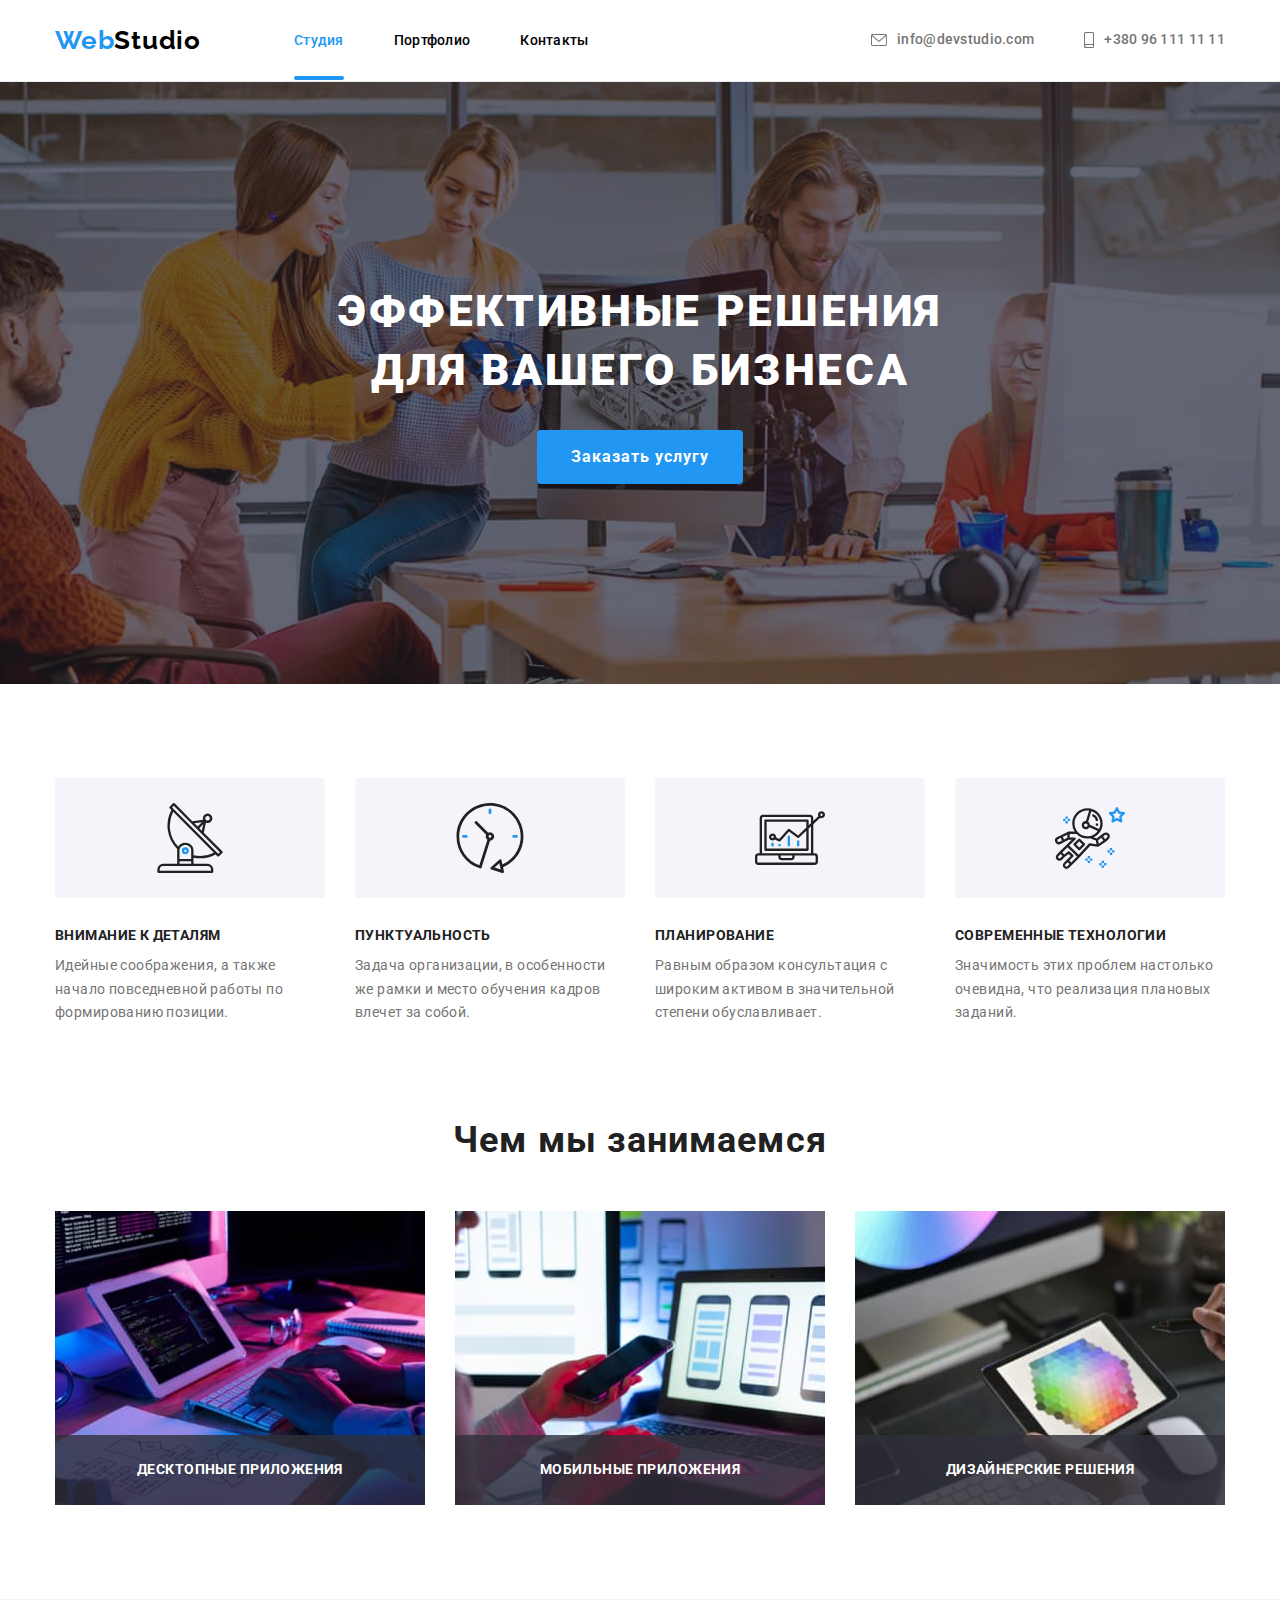
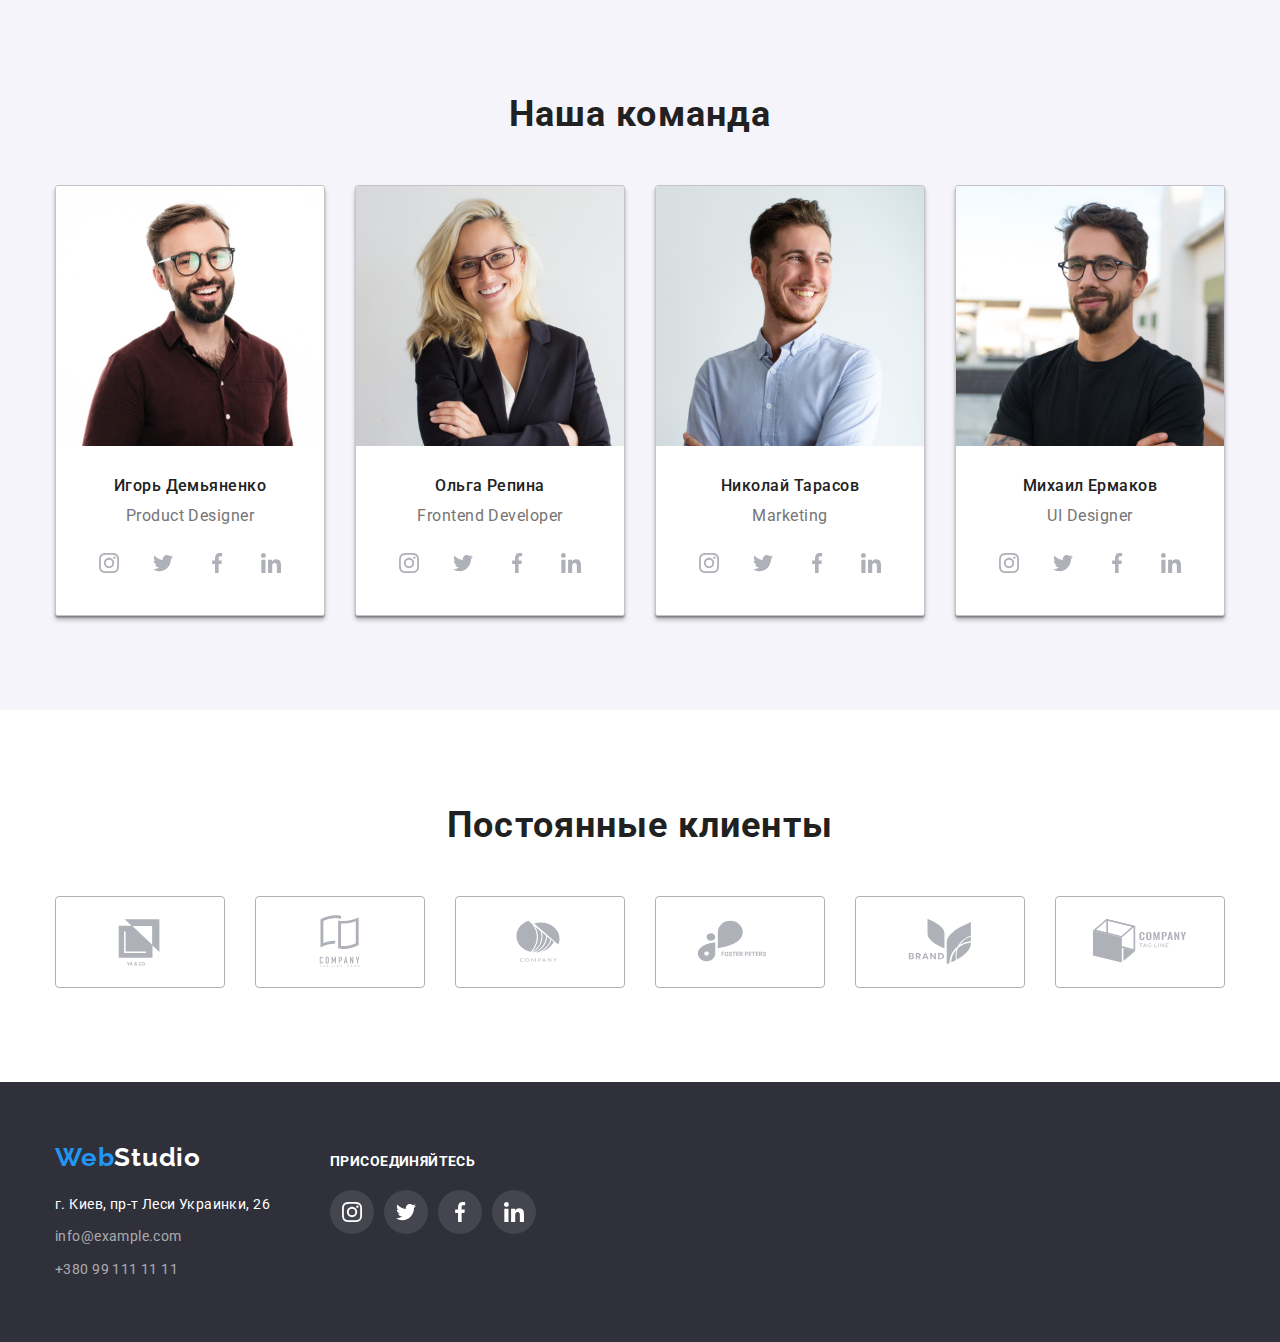
==== index.html @ 20a025dc "Добавляет файлы из пятого домашнего задания." ====
<!-- Разметка основной страницы -->
<!DOCTYPE html>
<html lang="ru">
    <head>
        <meta charset="UTF-8">
        <meta http-equiv="X-UA-Compatible" content="IE=edge">
        <meta name="viewport" content="width=device-width, initial-scale=1.0">
        <title>Document</title>
        <link rel="preconnect" href="https://fonts.googleapis.com">
        <link rel="preconnect" href="https://fonts.gstatic.com" crossorigin>
        <link href="https://fonts.googleapis.com/css2?family=Raleway:wght@700&family=Roboto:wght@400;500;700;900&display=swap"
            rel="stylesheet">
        <link rel="stylesheet" href="https://cdn.jsdelivr.net/npm/modern-normalize@1.1.0/modern-normalize.min.css">
        <link rel="stylesheet" href="./css/styles.css">
    </head>
    <body>

        <!-- Шапка -->
        <header class="page-header">
            <div class="container page-header-container">
                <nav class="page-nav">
                    <a class="logo header-logo link" href="./index.html" lang="en">
                        <span class="span">Web</span>Studio
                    </a>
                    <ul class="menu list">
                        <li class="menu-item">
                            <a class="menu-link link current" href="./index.html">Студия</a>
                        </li>
                        <li class="menu-item">
                            <a class="menu-link link" href="./portfolio.html">Портфолио</a>
                        </li>
                        <li class="menu-item">
                            <a class="menu-link link" href="">Контакты</a>
                        </li>
                    </ul>
                </nav>
                <ul class="contact-list list">
                    <li class="header-contact-list-item">
                        <a class="header-contact-link link" href="mailto:info@devstudio.com">
                            <svg class="header-contact-logo" width="16" height="12">
                                <use href="./images/sprite.svg#icon-envelope"></use>
                            </svg>
                            info@devstudio.com
                        </a>
                    </li>
                    <li class="header-contact-list-item">
                        <a class="header-contact-link link" href="tel:+380961111111">
                            <svg class="header-contact-logo" width="10" height="16">
                                <use href="./images/sprite.svg#icon-smartphone"></use>
                            </svg>
                            +380 96 111 11 11
                        </a>
                    </li>
                </ul>
            </div>
        </header>

        <!-- Уникальный контент -->
        <main>

            <!-- Секция "Герой" -->
            <section class="hero">
                <div class="container hero-container">
                    <h1 class="hero-title">Эффективные решения для вашего бизнеса</h1>
                    <button class="button hero-button" type="button" data-modal-open>Заказать услугу</button>
                </div>
            </section>

            <!-- Секция "Особенности" -->
            <section class="hang">
                <div class="container hang-container">
                    <h2 class="hang-title" hidden>Особенности</h2>
                    <ul class="hang-list list">
                        <li class="hang-item">
                            <div class="hang-item-icon-wrapper">
                                <svg class="hang-item-icon" width="70" height="70">
                                    <use href="./images/sprite.svg#icon-antenna"></use>
                                </svg>
                            </div>
                            <h3 class="hang-title">Внимание к деталям</h3>
                            <p class="hang-text">Идейные соображения, а также начало повседневной работы по формированию позиции.</p>
                        </li class="hang-item">
                        <li class="hang-item">
                            <div class="hang-item-icon-wrapper">
                                <svg class="hang-item-icon" width="70" height="70">
                                    <use href="./images/sprite.svg#icon-clock"></use>
                                </svg>
                            </div>
                            <h3 class="hang-title">Пунктуальность</h3>
                            <p class="hang-text">Задача организации, в особенности же рамки и место обучения кадров влечет за собой.</p>
                        </li>
                        <li class="hang-item">
                            <div class="hang-item-icon-wrapper">
                                <svg class="hang-item-icon" width="70" height="70">
                                    <use href="./images/sprite.svg#icon-diagram"></use>
                                </svg>
                            </div>
                            <h3 class="hang-title">Планирование</h3>
                            <p class="hang-text">Равным образом консультация с широким активом в значительной степени обуславливает.</p>
                        </li>
                        <li class="hang-item">
                            <div class="hang-item-icon-wrapper">
                                <svg class="hang-item-icon" width="70" height="70">
                                    <use href="./images/sprite.svg#icon-astronaut"></use>
                                </svg>
                            </div>
                            <h3 class="hang-title">Современные технологии</h3>
                            <p class="hang-text">Значимость этих проблем настолько очевидна, что реализация плановых заданий.</p>
                        </li>
                    </ul>
                </div>
            </section>

            <!-- Секция "Чем мы занимаемся?" -->
            <section class="occupation">
                <div class="container occupation-container">
                    <h2 class="occupation-title title">Чем мы занимаемся</h2>
                    <ul class="list-img list">
                        <li class="occupation-list-item">
                            <img class="img" src="./images/occupations/occupation-1.jpg" alt="Программист набирает код" width="370"
                                height="294">
                                <p class="occupation-img-text">Десктопные приложения</p>
                        </li>
                        <li class="occupation-list-item">
                            <img class="img" src="./images/occupations/occupation-2.jpg" alt="Разработчик создает веб-интерфейс" width="370"
                                height="294">
                                <p class="occupation-img-text">Мобильные приложения</p>
                        </li>
                        <li class="occupation-list-item">
                            <img class="img" src="./images/occupations/occupation-3.jpg" alt="Дизайнер выбирает цает" width="370"
                                height="294">
                                <p class="occupation-img-text">Дизайнерские решения</p>
                        </li>
                    </ul>
                </div>
            </section>

            <!-- Секция "Наша комнда" -->
            <section class="team">
                <div class="container team-container">
                    <h2 class="team-title title">Наша команда</h2>
                    <ul class="team-list list">
                        <li class="team-list-item">
                            <img class="img" src="./images/team/product-designer-1.jpg" alt="Работник компании" width="270" height="260">
                            <div class="team-card-content-wrapper">
                                <h3 class="list-item-title">Игорь Демьяненко</h3>
                                <p class="list-item-text">Product Designer</p>
                                <ul class="social-list list">
                                    <li class="social-list-item">
                                        <a class="social-list-link team-link" href="">
                                            <svg class="social-list-icon" width="20" height="20">
                                                <use href="./images/sprite.svg#icon-instagram"></use>
                                            </svg>
                                        </a>
                                    <li class="social-list-item">
                                        <a class="social-list-link team-link" href="">
                                            <svg class="social-list-icon" width="20" height="20">
                                                <use href="./images/sprite.svg#icon-twitter"></use>
                                            </svg>
                                        </a>
                                    <li class="social-list-item">
                                        <a class="social-list-link team-link" href="">
                                            <svg class="social-list-icon" width="20" height="20">
                                                <use href="./images/sprite.svg#icon-facebook"></use>
                                            </svg>
                                        </a>
                                    <li class="social-list-item">
                                        <a class="social-list-link team-link" href="">
                                            <svg class="social-list-icon" width="20" height="20">
                                                <use href="./images/sprite.svg#icon-linkedin"></use>
                                            </svg>
                                        </a>
                                    </li>
                                </ul>
                            </div>
                        </li>
                        <li class="team-list-item">
                            <img class="img" src="./images/team/frontend-developer-2.jpg" alt="Работник компании" width="270" height="260">
                            <div class="team-card-content-wrapper">
                                <h3 class="list-item-title">Ольга Репина</h3>
                                <p class="list-item-text">Frontend Developer</p>
                                <ul class="social-list list">
                                    <li class="social-list-item">
                                        <a class="social-list-link team-link" href="">
                                            <svg class="social-list-icon" width="20" height="20">
                                                <use href="./images/sprite.svg#icon-instagram"></use>
                                            </svg>
                                        </a>
                                    <li class="social-list-item">
                                        <a class="social-list-link team-link" href="">
                                            <svg class="social-list-icon" width="20" height="20">
                                                <use href="./images/sprite.svg#icon-twitter"></use>
                                            </svg>
                                        </a>
                                    <li class="social-list-item">
                                        <a class="social-list-link team-link" href="">
                                            <svg class="social-list-icon" width="20" height="20">
                                                <use href="./images/sprite.svg#icon-facebook"></use>
                                            </svg>
                                        </a>
                                    <li class="social-list-item">
                                        <a class="social-list-link team-link" href="">
                                            <svg class="social-list-icon" width="20" height="20">
                                                <use href="./images/sprite.svg#icon-linkedin"></use>
                                            </svg>
                                        </a>
                                    </li>
                                </ul>
                            </div>
                        </li>
                        <li class="team-list-item">
                            <img class="img" src="./images/team/marketing-3.jpg" alt="Работник компании" width="270" height="260">
                            <div class="team-card-content-wrapper">
                                <h3 class="list-item-title">Николай Тарасов</h3>
                                <p class="list-item-text">Marketing</p>
                                <ul class="social-list list">
                                    <li class="social-list-item">
                                        <a class="social-list-link team-link" href="">
                                            <svg class="social-list-icon" width="20" height="20">
                                                <use href="./images/sprite.svg#icon-instagram"></use>
                                            </svg>
                                        </a>
                                    <li class="social-list-item">
                                        <a class="social-list-link team-link" href="">
                                            <svg class="social-list-icon" width="20" height="20">
                                                <use href="./images/sprite.svg#icon-twitter"></use>
                                            </svg>
                                        </a>
                                    <li class="social-list-item">
                                        <a class="social-list-link team-link" href="">
                                            <svg class="social-list-icon" width="20" height="20">
                                                <use href="./images/sprite.svg#icon-facebook"></use>
                                            </svg>
                                        </a>
                                    <li class="social-list-item">
                                        <a class="social-list-link team-link" href="">
                                            <svg class="social-list-icon" width="20" height="20">
                                                <use href="./images/sprite.svg#icon-linkedin"></use>
                                            </svg>
                                        </a>
                                    </li>
                                </ul>
                            </div>
                        </li>
                        <li class="team-list-item">
                            <img class="img" src="./images/team/ui-designer-4.jpg" alt="Работник компании" width="270" height="260">
                            <div class="team-card-content-wrapper">
                                <h3 class="list-item-title">Михаил Ермаков</h3>
                                <p class="list-item-text">UI Designer</p>
                                <ul class="social-list list">
                                    <li class="social-list-item">
                                        <a class="social-list-link team-link" href="">
                                            <svg class="social-list-icon" width="20" height="20">
                                                <use href="./images/sprite.svg#icon-instagram"></use>
                                            </svg>
                                        </a>
                                    <li class="social-list-item">
                                        <a class="social-list-link team-link" href="">
                                            <svg class="social-list-icon" width="20" height="20">
                                                <use href="./images/sprite.svg#icon-twitter"></use>
                                            </svg>
                                        </a>
                                    <li class="social-list-item">
                                        <a class="social-list-link team-link" href="">
                                            <svg class="social-list-icon" width="20" height="20">
                                                <use href="./images/sprite.svg#icon-facebook"></use>
                                            </svg>
                                        </a>
                                    <li class="social-list-item">
                                        <a class="social-list-link team-link" href="">
                                            <svg class="social-list-icon" width="20" height="20">
                                                <use href="./images/sprite.svg#icon-linkedin"></use>
                                            </svg>
                                        </a>
                                    </li>
                                </ul>
                            </div>
                        </li>
                    </ul>
                </div>
            </section>
            <section class="our-clients">
                <div class="our-clients-container container">
                    <h2 class="our-clients-title title">Постоянные клиенты</h2>
                    <ul class="our-clients-list list">
                        <li class="our-clients-list-item">
                            <a href="" class="clients-item-link">
                                <svg class="our-clients-logo" width="106" height="60">
                                    <use href="./images/sprite.svg#icon-logo-1"></use>
                                </svg>
                            </a>
                        </li>
                        <li class="our-clients-list-item">
                            <a href="" class="clients-item-link">
                                <svg class="our-clients-logo" width="106" height="60">
                                    <use href="./images/sprite.svg#icon-logo-2"></use>
                                </svg>
                            </a>
                        </li>
                        <li class="our-clients-list-item">
                            <a href="" class="clients-item-link">
                                <svg class="our-clients-logo" width="106" height="60">
                                    <use href="./images/sprite.svg#icon-logo-3"></use>
                                </svg>
                            </a>
                        </li>
                        <li class="our-clients-list-item">
                            <a href="" class="clients-item-link">
                                <svg class="our-clients-logo" width="106" height="60">
                                    <use href="./images/sprite.svg#icon-logo-4"></use>
                                </svg>
                            </a>
                        </li>
                        <li class="our-clients-list-item">
                            <a href="" class="clients-item-link">
                                <svg class="our-clients-logo" width="106" height="60">
                                    <use href="./images/sprite.svg#icon-logo-5"></use>
                                </svg>
                            </a>
                        </li>
                        <li class="our-clients-list-item">
                            <a href="" class="clients-item-link">
                                <svg class="our-clients-logo" width="106" height="60">
                                    <use href="./images/sprite.svg#icon-logo-6"></use>
                                </svg>
                            </a>
                        </li>
                    </ul>
                </div>
            </section>
        </main>

        <!-- Подвал -->
        <footer class="page-footer">
            <div class="container page-footer-container">
                <div class="logo-adress-wrapper">
                    <a class="logo footer-logo link" href="./index.html" lang="en"><span class="span">Web</span><span
                            class="footer-span">Studio</span></a>
                    <address class="contact-info">
                        <ul class="footer-contact-list list">
                            <li class="footer-contact-list-item">
                                <a class="map link" href="https://goo.gl/maps/jYa3saxuVgHwLRbw7">г. Киев, пр-т Леси Украинки, 26</a>
                            </li>
                            <li class="footer-contact-list-item">
                                <a class="footer-contact-link link" href="mailto:info@example.com" lang="en">info@example.com</a>
                            </li>
                            <li class="footer-contact-list-item">
                                <a class="footer-contact-link link" href="tel:+380991111111">+380 99 111 11 11</a>
                            </li>
                        </ul>
                    </address>
                </div>
                
                <div class="social-list-wrapper">
                    <b class="call">Присоединяйтесь</b>
                    <ul class="social-list list">
                        <li class="footer-social-list-item">
                            <a href="" class="social-list-link footer-social-link">
                                <svg class="social-list-logo" width="20" height="20">
                                    <use href="./images/sprite.svg#icon-instagram"></use>
                                </svg>
                            </a>
                        </li>
                        <li class="footer-social-list-item">
                            <a href="" class="social-list-link footer-social-link">
                                <svg class="social-list-logo" width="20" height="20">
                                    <use href="./images/sprite.svg#icon-twitter"></use>
                                </svg>
                            </a>
                        </li>
                        <li class="footer-social-list-item">
                            <a href="" class="social-list-link footer-social-link">
                                <svg class="social-list-logo" width="20" height="20">
                                    <use href="./images/sprite.svg#icon-facebook"></use>
                                </svg>
                            </a>
                        </li>
                        <li class="footer-social-list-item">
                            <a href="" class="social-list-link footer-social-link">
                                <svg class="social-list-logo" width="20" height="20">
                                    <use href="./images/sprite.svg#icon-linkedin"></use>
                                </svg>
                            </a>
                        </li>
                    </ul>
                </div>
            </div>
        </footer>

        <div class="backdrop is-hidden" data-modal>
            <div class="modal-window">
                <button class="modal-close-btn" type="button" data-modal-close>
                    <svg class="madal-close-img" width="18" height="18">
                        <use href="./images/sprite.svg#icon-close-modal"></use>
                    </svg>
                </button>
            </div>
        </div>

        <script src="./js/modal.js"></script>
    </body>
</html>
---- css/styles.css ----
/* Переменные */
:root {
    --accent-color: #2196F3;
    --primary-font: 'Roboto', sans-serif;
    --primary-font-color: #212121;
    --primary-weight-font: 500;
    --transition-dur-and-func: 250ms cubic-bezier(0.4, 0, 0.2, 1);
}

/* Общие стили */
body {
    color: var(--primary-font-color);
    font-family: var(--primary-font);
    font-weight: var(--primary-weight-font);
}

h1,
h2,
h3,
h4,
p {
    margin-top: 0;
    margin-bottom: 0;
}

ul, ol {
    padding-left: 0;
    margin-top: 0;
    margin-bottom: 0;
}

img {
    display: block;
}

.list {
    list-style: none;
}

.link {
    text-decoration: none;
    color: inherit;
}

.button {
    border-radius: 4px;
    border-color: transparent;

    cursor: pointer;
    background-color:#EEEEEE;
    font-family: var(--primary-font);
    font-weight: var(--primary-weight-font);
    font-size: 16px;
    line-height: 1.63;
    /* text-align: center;
    vertical-align: top; */
    letter-spacing: 0.03em;
}

.logo {
    font-family: 'Raleway', sans-serif;
    color: #000000;
    font-weight: 700;
    font-size: 26px;
    line-height: 1.19;
    letter-spacing: 0.03em;
}

.container {
    width: 1200px;
    margin-left: auto;
    margin-right: auto;
    padding-left: 15px;
    padding-right: 15px;

}

/* Шапка */
.header-logo {
    margin-right: 93px;
}
.span {
    color: var(--accent-color);
}

.menu-link {
    position: relative;

    font-size: 14px;
    line-height: 1.14;
    letter-spacing: 0.02em;
    color: #000000;

    transition: color var(--transition-dur-and-func);
}

.link.current {
    padding-bottom: 32px;

    color: var(--accent-color);
}

.menu-link.current::after {
    position: absolute;
    bottom: 0;

    display: block;
    content: "";
    width: 100%;
    height: 4px;

    border-radius: 2px;
    background-color: var(--accent-color);
}

.menu-link:hover,
.menu-link:focus {
    color: var(--accent-color);
}

.header-contact-link {
    display: flex;
    align-items: center;

    font-size: 14px;
    line-height: 1.14;
    letter-spacing: 0.02em;
    color: #757575;

    transition: color var(--transition-dur-and-func);
}

.header-contact-link:hover,
.header-contact-link:focus {
    color: var(--accent-color);
}

.page-header-container {
    display: flex;
    justify-content: space-between;
    align-items: center;
}

.page-nav {
    display: flex;
    align-items: center;
}

.menu {
    display: flex;
}

.contact-list {
    display: flex;
}

.menu-item:not(:last-child) {
    margin-right: 50px;
}

.header-contact-list-item:not(:last-child) {
    margin-right: 50px;
}

.header-contact-logo {
    display: block;
    margin-right: 10px;
    fill: currentColor;
}

.page-header {
    border-bottom: 1px solid #ECECEC;
    padding-top: 25px;
    padding-bottom: 25px;
}


/* Уникальный контент основной страницы */

/* Герой */
.hero {
    padding-top: 200px;
    padding-bottom: 200px;
    max-width: 1600px;
    margin: 0 auto;

    background-image: linear-gradient(rgba(47, 48, 58, 0.4),rgba(47, 48, 58, 0.4)), 
    url(../images/hero/hero-img.jpg);
    background-size: cover;
    background-position: center;
    background-color: #C4C4C4;
}

.hero-title {   
    margin-bottom: 30px;
    width: 696px;
    margin-left: auto;
    margin-right: auto;

    font-weight: 900;
    font-size: 44px;
    line-height: 1.34;
    letter-spacing: 0.06em;
    text-transform: uppercase;
    color: #FFFFFF;
}

.hero-button {
    padding: 10px 32px;
    
    color: #ffffff;
    background-color: var(--accent-color);
    font-family: var(--primary-font);
    font-weight: 700;
    line-height: 1.88;
    vertical-align: middle; 
    letter-spacing: 0.06em;
}

.hero-container {
    text-align: center;
    /* padding-left: 252px;
    padding-right: 252px; */
}


/* Особенности */
.hang {
    padding-top: 94px;
    padding-bottom: 94px;
}

.hang-title {
    margin-bottom: 10px;

    font-size: 14px;
    line-height: 1.14;
    letter-spacing: 0.03em;
    text-transform: uppercase;
}

.hang-text {
    font-weight: 400;
    font-size: 14px;
    line-height: 1.7;
    letter-spacing: 0.03em;
    color: #757575;
}

.hang-list {
    display: flex;
    column-gap: 30px;
}

.hang-item {
    flex-basis: calc((100% - 90px) / 4);
} 

.hang-item-icon-wrapper {
    display: flex;
    justify-content: center;
    align-items: center;
    width: 270px;
    height: 120px;
    margin-bottom: 30px;
    background-color: #F5F4FA;
    border-radius: 4px;
}

/* Чем мы занимаемся? */

.occupation-title {
    margin-bottom: 50px;
}

.list-img {
    display: flex;
    column-gap: 30px;
}

.occupation {
    padding-bottom: 94px;
}

.occupation-list-item {
    position: relative;

    flex-basis: calc((100% - 60px) / 3);
}

.occupation-img-text {
    position: absolute;
    bottom: 0;

    
    display: flex;
    justify-content: center;
    align-items: center;

    text-transform: uppercase;
    font-weight: 700;
    color: #FFFFFF;
    font-size: 14px;
    line-height: 1.14;
    letter-spacing: 0.03em;
    background-color: rgba(47, 48, 58, 0.8);
    width: 100%;
    min-height: 70px;
}

/* Наша команда */
.team {
    padding-top: 94px;
    padding-bottom: 94px;
    background-color: #F5F4FA;
}
.title {
    font-size: 36px;
    line-height: 1.17;
    text-align: center;
    letter-spacing: 0.03em;
}

.list-item-title {
    margin-bottom: 10px;

    font-size: 16px;
    font-weight: var(--primary-weight-font);
    text-align: center;
    line-height: 1.19;
    letter-spacing: 0.03em;
}

.list-item-text {
    margin-bottom: 16px;

    font-weight: 400;
    line-height: 1.19;
    text-align: center;
    letter-spacing: 0.03em;
    color: #757575;
}

.team-title {
    margin-bottom: 50px;
}

.team-list {
    display: flex;
    column-gap: 30px;
}

.team-list-item {
    flex-basis: calc((100% - 90px) / 4);
    border: 1px solid rgba(0, 0, 0, 0.2);
    border-radius: 3px;
    overflow: hidden;
    box-shadow: 0px 2px 1px rgba(0, 0, 0, 0.2),
     0px 1px 1px rgba(0, 0, 0, 0.14), 0px 4px 4px rgba(0, 0, 0, 0.25);
}

.team-card-content-wrapper {
    padding-top: 30px;
    padding-bottom: 30px;
    background-color: #FFFFFF;
}

.social-list {
    display: flex;
    justify-content: center;
    gap: 10px;
}

.social-list-link {
    display: flex;
    justify-content: center;
    align-items: center;
    width: 44px;
    height: 44px;
    border-radius: 50%;

    transition: background-color var(--transition-dur-and-func);
}

.team-link {
    background-color: #FFFFFF;
}

.social-list-link:hover,
.social-list-link:focus {
    background-color: var(--accent-color);
}

.social-list-icon {
    fill: #AFB1B8;

    transition: fill var(--transition-dur-and-func);
}

.team-link:hover .social-list-icon,
.team-link:focus .social-list-icon {
    fill: #FFFFFF;
}

/* Наши клиенты */
.our-clients {
    padding-top: 94px;
    padding-bottom: 94px;
}

.our-clients-title {
    margin-bottom: 50px;
}

.our-clients-list {
    display: flex;
    justify-content: center;
    gap: 30px;
}

.clients-item-link {
    display: flex;
    justify-content: center;
    align-items: center;

    width: 170px;
    height: 92px;
    border: 1px solid #AFB1B8;
    border-radius: 4px;

    transition: border-color var(--transition-dur-and-func);
}

.clients-item-link:hover,
.clients-item-link:focus {
    border-color: var(--accent-color);
}

.our-clients-logo {
    fill: #AFB1B8;

    transition: fill var(--transition-dur-and-func);
}

.clients-item-link:hover .our-clients-logo,
.clients-item-link:focus .our-clients-logo {
    fill: var(--accent-color)
}

/* Подвал */

.footer-span {
    color:#FFFFFF
}

.footer-contact-list {
    font-style: normal;
    font-weight: 400;
    font-size: 14px;
    line-height: 1.7;
    text-align: left;
    vertical-align: top;
    letter-spacing: 0.03em;
}

.map {
    color:#FFFFFF;
}

.page-footer {
    padding-top: 60px;
    padding-bottom: 60px;
}

.footer-logo {
    display: inline-block;
    margin-bottom: 20px;
}

.footer-contact-list-item:not(:last-child) {
    margin-bottom: 9px;
}

.page-footer {
background-color: #2F303A;
}

.footer-contact-link {
    color: rgba(255, 255, 255, 0.6);
}

.page-footer-container {
    display: flex;
    align-items: baseline;
}

.logo-adress-wrapper {
    margin-right: 60px;
}

.call {
    display: block;
    margin-bottom: 20px;

    text-transform: uppercase;
    font-weight: 700;
    font-size: 14px;
    line-height: 1.14;
    letter-spacing: 0.03em;
    color: #FFFFFF;
}

.social-list-logo {
    fill: #FFFFFF
}

.footer-social-link {
    background-color: rgba(255, 255, 255, 0.1);
}

/* Уникальный контент портфолио */
.portfolio {
    padding-top: 94px;
    padding-bottom: 94px;
}

/* Оформление фильтра */
.portfolio-btn {
    padding: 6px 22px;

    transition: color var(--transition-dur-and-func),
     background-color var(--transition-dur-and-func), 
     box-shadow var(--transition-dur-and-func);
}

.portfolio-btn:hover,
.portfolio-btn:focus {
    box-shadow: 0px 2px 2px rgba(0, 0, 0, 0.12),
     0px 1px 2px rgba(0, 0, 0, 0.08), 0px 3px 1px rgba(0, 0, 0, 0.1);
}

.filter-list {
    display: flex;
    justify-content: center;
    margin-bottom: 50px;
}

.filter-list-item:not(:last-child) {
    margin-right: 8px;
}

.portfolio-btn:hover,
.portfolio-btn:focus {
    color: #ffffff;
    background-color: var(--accent-color);
}

/* Оформление карточек */
.card-wrapper {
    padding: 20px 24px;
    border: 1px solid #EEEEEE;
    border-top: none;
}

.img-list {
    display:flex;
    flex-wrap: wrap;
    gap: 30px;
}

.img-list-item {
    flex-basis: calc((100% - 240px) / 9);

    transition: box-shadow var(--transition-dur-and-func)
}

.img-list-item:hover,
.img-list-item:focus {
    box-shadow: 1px 4px 6px rgba(0, 0, 0, 0.16), 0px 4px 4px rgba(0, 0, 0, 0.06), 0px 1px 1px rgba(0, 0, 0, 0.12);
}

.card-link-title {
    font-size: 18px;
    line-height: 2;
    letter-spacing: 0.06em;
}

.text {
    font-weight: 400;
    line-height: 1.88;
    letter-spacing: 0.03em;
    color: #757575;
}

.envelope {
    position:absolute;
    top: 0;
    left: 0;
    transform: translateY(100%);
    overflow: auto;

    display: flex;
    align-items: center;
    width:100%;
    height: 100%;
    padding: 0px 24px;

    background-color: rgba(33, 150, 243, 0.9);
    font-weight: 400;
    font-size: 18px;
    line-height: 1.56;
    letter-spacing: 0.03em;
    color: #FFFFFF;

    transition: transform var(--transition-dur-and-func);
}

.img-envelope-wrapper {
    position: relative;
    overflow: hidden;
}

.card-link:hover .envelope,
.card-link:focus .envelope {
    transform: translate(0, 0);
}

/* Модальое окно */
.modal-close-btn {
    position: absolute;
    top: 8px;
    right: 8px;

    display: flex;
    justify-content: center;
    align-items: center;
    padding: 0;
    width: 30px;
    height: 30px;

    border: 1px solid rgba(0, 0, 0, 0.1);
    border-radius: 50%;
    background-color: transparent;
    cursor: pointer
}

.backdrop {
    position: fixed;
    top: 0;
    left: 0;
    z-index: 100;

    width: 100%;
    height: 100%;

    background-color: rgba(0, 0, 0, 0.2);

    transition: opacity var(--transition-dur-and-func), visibility var(--transition-dur-and-func);
}

.backdrop.is-hidden {
    opacity: 0;
    pointer-events: none;
    visibility: hidden;
}

.modal-window {
    position: absolute;
    top: 50%;
    left: 50%;

    width: 528px;
    height: 581px;
    border-radius: 4px;

    background-color: #FFFFFF; 

    transform: translate(-50%, -50%) scale(1);
    transition: transform var(--transition-dur-and-func);
}

.backdrop.is-hidden .modal-window {
    transform: translate(-50%, -50%) scale(0.9);
}
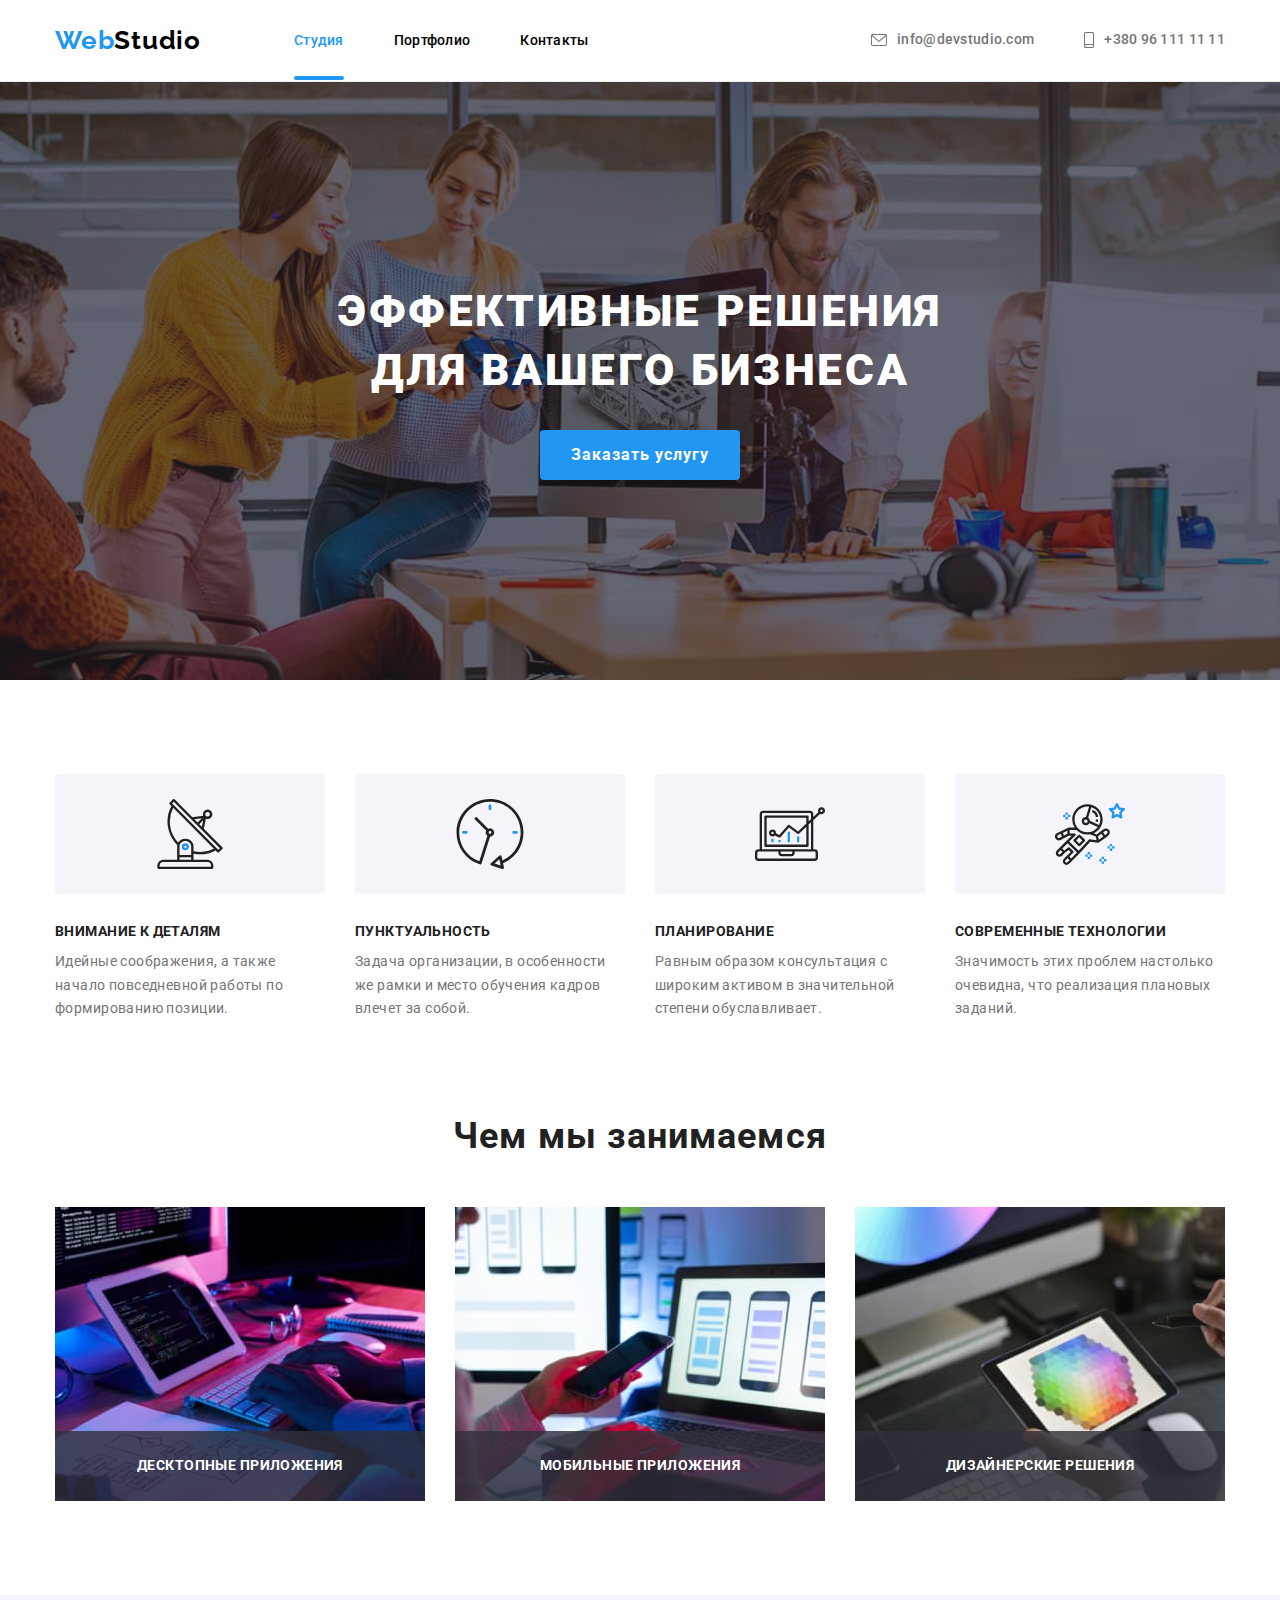
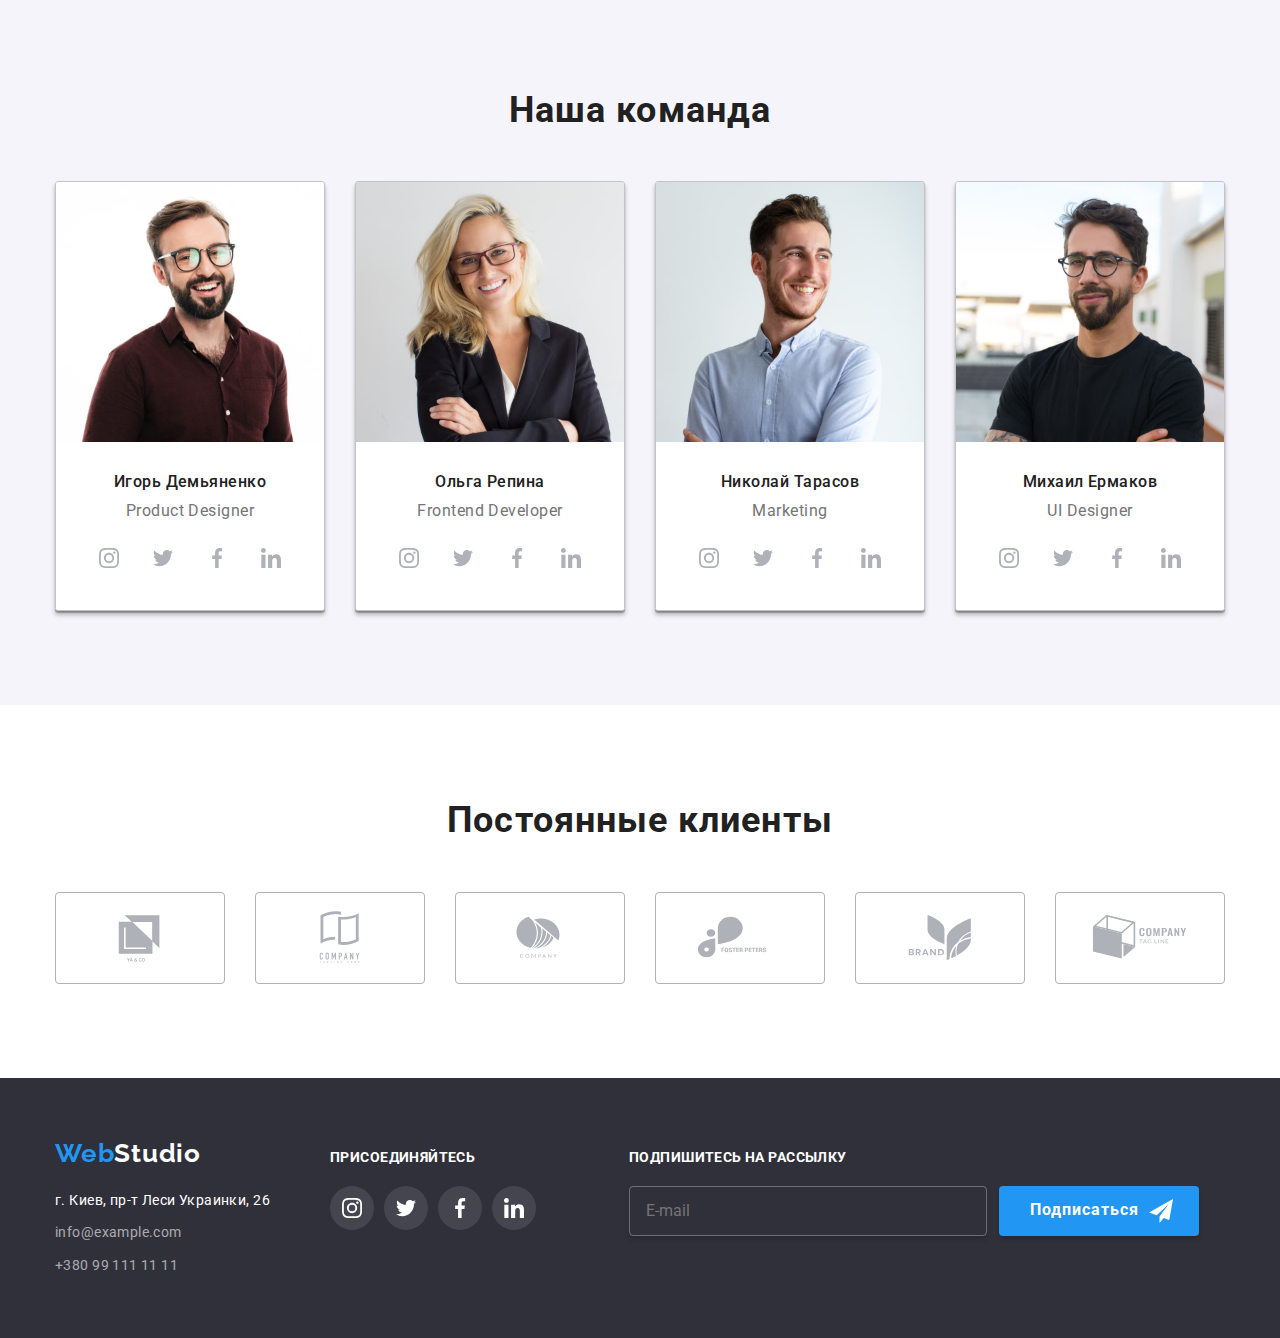
==== commit 3c97cc93: "Оформляет формы" ====
--- a/index.html
+++ b/index.html
@@ -62,14 +62,14 @@
             <section class="hero">
                 <div class="container hero-container">
                     <h1 class="hero-title">Эффективные решения для вашего бизнеса</h1>
-                    <button class="button hero-button" type="button" data-modal-open>Заказать услугу</button>
+                    <button class="modal-btn" type="button" data-modal-open>Заказать услугу</button>
                 </div>
             </section>
 
             <!-- Секция "Особенности" -->
             <section class="hang">
                 <div class="container hang-container">
-                    <h2 class="hang-title" hidden>Особенности</h2>
+                    <h2 class="hang-title visually-hidden">Особенности</h2>
                     <ul class="hang-list list">
                         <li class="hang-item">
                             <div class="hang-item-icon-wrapper">
@@ -174,6 +174,7 @@
                                 </ul>
                             </div>
                         </li>
+
                         <li class="team-list-item">
                             <img class="img" src="./images/team/frontend-developer-2.jpg" alt="Работник компании" width="270" height="260">
                             <div class="team-card-content-wrapper">
@@ -208,6 +209,7 @@
                                 </ul>
                             </div>
                         </li>
+
                         <li class="team-list-item">
                             <img class="img" src="./images/team/marketing-3.jpg" alt="Работник компании" width="270" height="260">
                             <div class="team-card-content-wrapper">
@@ -242,6 +244,7 @@
                                 </ul>
                             </div>
                         </li>
+
                         <li class="team-list-item">
                             <img class="img" src="./images/team/ui-designer-4.jpg" alt="Работник компании" width="270" height="260">
                             <div class="team-card-content-wrapper">
@@ -279,6 +282,7 @@
                     </ul>
                 </div>
             </section>
+
             <section class="our-clients">
                 <div class="our-clients-container container">
                     <h2 class="our-clients-title title">Постоянные клиенты</h2>
@@ -384,16 +388,65 @@
                         </li>
                     </ul>
                 </div>
+                <div class="footer-form-wrapper">
+                    <b class="call footer-form-call">Подпишитесь на рассылку</b>
+                    <form class="footer-form">
+                        <input type="email" class="footer-form-input" placeholder="E-mail">
+                        <button type="submit" class="modal-btn modal-footer-btn">
+                            Подписаться
+                            <svg class="footer-send-icon" width="24" height="24">
+                                <use href="./images/sprite.svg#send-icon"></use>
+                            </svg>
+                        </button>
+                    </form>
+                </div>
             </div>
         </footer>
 
         <div class="backdrop is-hidden" data-modal>
             <div class="modal-window">
                 <button class="modal-close-btn" type="button" data-modal-close>
-                    <svg class="madal-close-img" width="18" height="18">
+                    <svg class="modal-close-img" width="18" height="18">
                         <use href="./images/sprite.svg#icon-close-modal"></use>
                     </svg>
                 </button>
+                <form class="modal-form">
+                    <p class="modal-form-call">Оставьте свои данные, мы вам перезвоним</p>
+                    <label class="modal-form-field">
+                        <span class="modal-form-input-desc">Имя</span>
+                        <span class="input-icon-wrapper">
+                            <input name="user_name" type="text" class="modal-form-input">
+                            <svg class="form-icon" width="18" height="18">
+                                <use href="./images/sprite.svg#form-person-icon"></use>
+                            </svg>
+                        </span>
+                    </label>
+                    <label class="modal-form-field">
+                        <span class="modal-form-input-desc">Телефон</span>
+                        <span class="input-icon-wrapper">
+                            <input name="user_tel" type="tel" class="modal-form-input">
+                            <svg class="form-icon" width="18" height="18">
+                                <use href="./images/sprite.svg#form-phone-icon"></use>
+                            </svg>
+                        </span>
+                    </label>
+                    <label class="modal-form-field">
+                        <span class="modal-form-input-desc">Почта</span>
+                        <span class="input-icon-wrapper">
+                            <input name="user_email" type="email" class="modal-form-input">
+                            <svg class="form-icon" width="18" height="18">
+                                <use href="./images/sprite.svg#form-email-icon"></use>
+                            </svg>
+                        </span>
+                    </label>
+                    <label class="modal-form-field">
+                        <span class="modal-form-input-desc">Комментарий</span>
+                        <textarea name="user_message" class="modal-form-textarea" placeholder="Введите текст"></textarea>
+                    </label>
+                    <input id="user-policy" name="user_policy" type="checkbox" class="modal-form-checkbox visually-hidden">
+                    <label for="user-policy" class="modal-form-check-desc">Соглашаюсь с рассылкой и принимаю&nbsp;<a class="form-policy-link" href="">Условия договора</a> </label>
+                    <button class="modal-btn" type="submit">Отправить</button>
+                </form>
             </div>
         </div>
 
--- a/css/styles.css
+++ b/css/styles.css
@@ -42,19 +42,21 @@
     color: inherit;
 }
 
-.button {
+.modal-btn {
+    align-self: center;
+
+    min-width: 200px;
+    min-height: 50px;
     border-radius: 4px;
+
+    background-color: var(--accent-color);
+    font-weight: 700;
+    line-height: 1.88;
+    letter-spacing: 0.06em;
     border-color: transparent;
-
+    color: #FFFFFF;
+    box-shadow: 0px 4px 4px 0px rgba(0, 0, 0, 0.15);
     cursor: pointer;
-    background-color:#EEEEEE;
-    font-family: var(--primary-font);
-    font-weight: var(--primary-weight-font);
-    font-size: 16px;
-    line-height: 1.63;
-    /* text-align: center;
-    vertical-align: top; */
-    letter-spacing: 0.03em;
 }
 
 .logo {
@@ -73,6 +75,17 @@
     padding-left: 15px;
     padding-right: 15px;
 
+}
+
+.visually-hidden {
+    position: absolute;
+    width: 1px;
+    height: 1px;
+    margin: -1px;
+    padding: 0;
+    overflow: hidden;
+    border: 0;
+    clip: rect(0 0 0 0);
 }
 
 /* Шапка */
@@ -503,7 +516,6 @@
     margin-bottom: 20px;
 
     text-transform: uppercase;
-    font-weight: 700;
     font-size: 14px;
     line-height: 1.14;
     letter-spacing: 0.03em;
@@ -526,6 +538,16 @@
 
 /* Оформление фильтра */
 .portfolio-btn {
+    border-radius: 4px;
+    border-color: transparent;
+    
+    cursor: pointer;
+    background-color: #EEEEEE;
+    font-weight: var(--primary-weight-font);
+    line-height: 1.63;
+    /* text-align: center;
+    vertical-align: top; */
+    letter-spacing: 0.03em;
     padding: 6px 22px;
 
     transition: color var(--transition-dur-and-func),
@@ -641,7 +663,16 @@
     border: 1px solid rgba(0, 0, 0, 0.1);
     border-radius: 50%;
     background-color: transparent;
-    cursor: pointer
+    cursor: pointer;
+}
+
+.modal-close-img {
+    transition: fill var(--transition-dur-and-func);
+}
+
+.modal-close-btn:focus .modal-close-img,
+.modal-close-btn:hover .modal-close-img {
+    fill: var(--accent-color);
 }
 
 .backdrop {
@@ -669,11 +700,14 @@
     top: 50%;
     left: 50%;
 
+    padding: 40px;
     width: 528px;
     height: 581px;
     border-radius: 4px;
 
     background-color: #FFFFFF; 
+    box-shadow: 0px 2px 1px 0px rgba(0, 0, 0, 0.2),
+    0px 1px 1px 0px rgba(0, 0, 0, 0.14);
 
     transform: translate(-50%, -50%) scale(1);
     transition: transform var(--transition-dur-and-func);
@@ -681,4 +715,168 @@
 
 .backdrop.is-hidden .modal-window {
     transform: translate(-50%, -50%) scale(0.9);
+}
+
+/* Оформление формы модального окна */
+
+.modal-form {
+    display: flex;
+    flex-direction: column;
+
+}
+
+.modal-form-call {
+    margin-bottom: 12px;
+
+    font-weight: 700;
+    font-size: 20px;
+    line-height: 1.15;
+    letter-spacing: 0.03em;
+    color: var(--primary-font-color);
+}
+
+.modal-form-input {
+    width: 100%;
+    height: 40px;
+    padding-left: 42px;
+
+    border-radius: 4px;
+    border: 1px solid rgba(33, 33, 33, 0.2);
+
+    transition: border-color var(--transition-dur-and-func);
+}
+
+.modal-form-input:focus {
+    border-color: var(--accent-color);
+    outline:none;
+}
+
+.modal-form-textarea {
+    width: 100%;
+    height: 120px;
+    resize: none;
+    padding: 12px 16px;
+
+    border-radius: 4px;
+    border: 1px solid rgba(33, 33, 33, 0.2);
+
+    transition: border-color var(--transition-dur-and-func);
+}
+
+.modal-form-textarea::placeholder {
+    font-weight: 400;
+    font-size: 12px;
+    line-height: 1.7;
+    letter-spacing: 0.01em;;
+}
+
+.modal-form-textarea:focus {
+    border-color: var(--accent-color);
+    outline: none;
+}
+
+.modal-form-input-desc {
+    display: block;
+
+    font-weight: 400;
+    font-size: 12px;
+    line-height: 1.17;
+    letter-spacing: 0.01em;
+    color: #757575;
+    margin-bottom: 4px;
+}
+
+.input-icon-wrapper {
+    display: block;
+    position: relative;
+}
+
+.form-icon {
+    position: absolute;
+    top: 50%;
+    left: 12px;
+    transform: translateY(-50%);
+
+    transition: fill var(--transition-dur-and-func);
+}
+
+.modal-form-input:focus + .form-icon {
+    fill: var(--accent-color)
+}
+
+.modal-form-field {
+    margin-bottom: 10px;
+}
+
+.modal-form-check-desc {
+    display: flex;
+    align-items: center;
+    justify-content: center;
+    margin-bottom: 30px;
+
+    font-size: 14px;
+    line-height: 1.7;
+    letter-spacing: 0.03em;
+    color: #757575;
+}
+
+.form-policy-link {
+    color: var(--accent-color)
+}
+
+/* Оформление кастомного чекбокса */
+
+.modal-form-check-desc::before {
+    margin-right: 7px;
+    content: "";
+    display: block;
+    width: 15px;
+    height: 15px;
+    border-radius: 2px;
+    border: 2px solid var(--primary-font-color);
+
+    transition: background-color  var(--transition-dur-and-func), border-color var(--transition-dur-and-func);
+}
+
+.modal-form-checkbox:checked + .modal-form-check-desc::before {
+    background-color: var(--accent-color);
+    background-image: url(../images/check-box/check.svg);
+    border-color: var(--accent-color);
+    background-size: contain;
+    background-origin: border-box;
+}
+
+
+/* Оформление формы футера */
+
+.footer-form-input {
+    width: 358px;
+    height: 50px;
+    padding-left: 16px;
+    margin-left: 93px;
+    margin-right: 12px;
+
+    border-radius: 4px;
+    border: 1px solid rgba(255, 255, 255, 0.3);
+    background-color: transparent;
+    box-shadow: 0px 4px 4px 0px rgba(0, 0, 0, 0.15);
+}
+
+.modal-footer-btn {
+    display: flex;
+    align-items: center;
+
+    padding-left: 29px;
+}
+
+.footer-send-icon {
+    margin-left: 10px;
+}
+
+.footer-form {
+    display: flex;
+}
+
+.footer-form-call {
+    margin-left: 93px;
 }